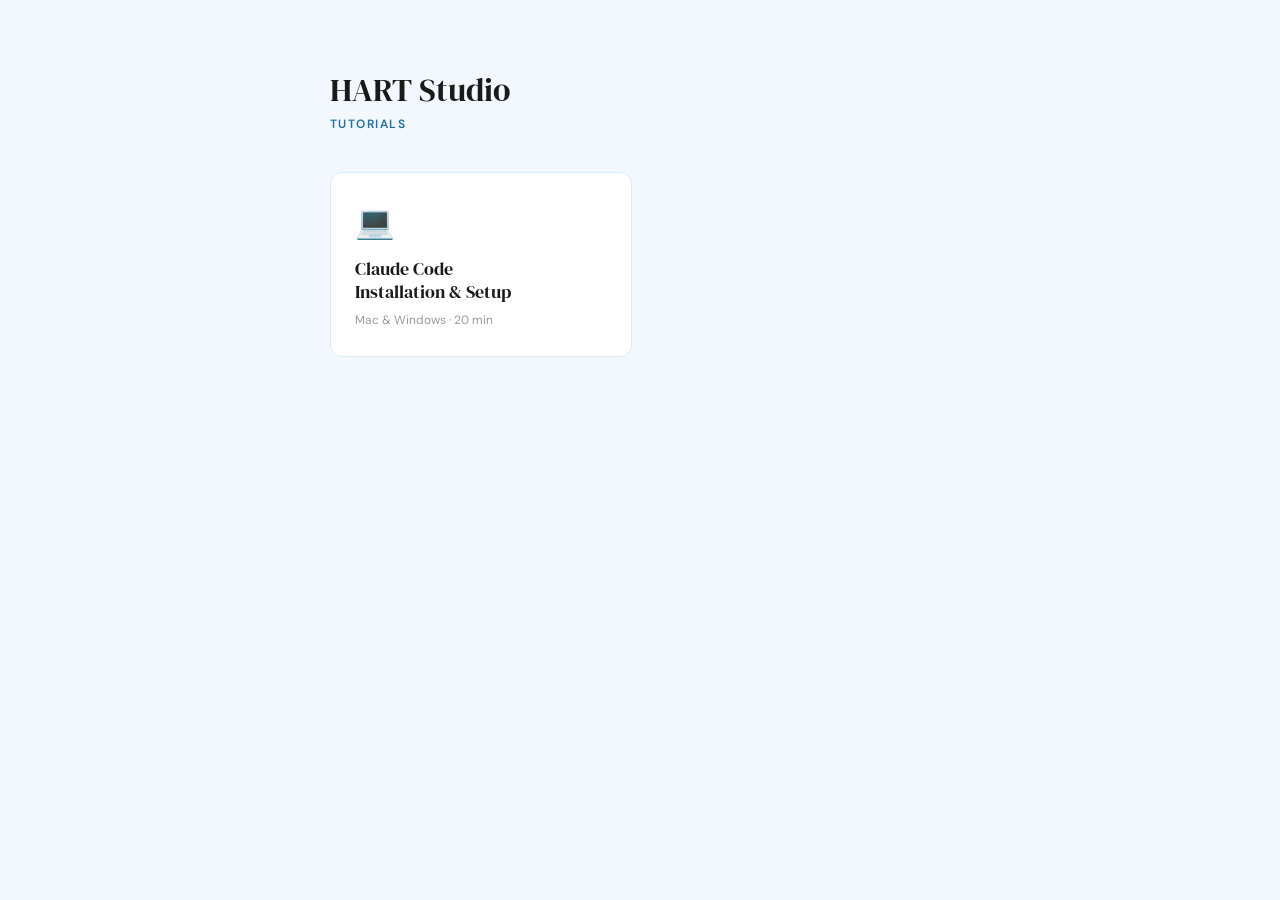
==== index.html @ 539cd87e "Restructure into multi-tutorial site with shared assets - Extract CSS → assets/style.css, JS → asset" ====
<!DOCTYPE html>
<html lang="en">
<head>
<meta charset="UTF-8">
<meta name="viewport" content="width=device-width, initial-scale=1.0">
<title>HART Studio Tutorials</title>
<link href="https://fonts.googleapis.com/css2?family=DM+Serif+Display&family=DM+Sans:wght@400;600&display=swap" rel="stylesheet">
<link rel="stylesheet" href="assets/style.css">
</head>
<body>
<div class="main" style="justify-content:flex-start;padding-top:60px;">
<div class="slide active" id="slide-home">
  <div class="home-page">
    <div class="home-logo">HART Studio</div>
    <div class="home-tagline">Tutorials</div>
    <div class="home-grid">
      <div class="home-tile" onclick="window.location.href='tutorials/claude-code-install/'">
        <div class="tile-icon">&#128187;</div>
        <div class="tile-title">Claude Code<br>Installation &amp; Setup</div>
        <div class="tile-sub">Mac &amp; Windows · 20 min</div>
      </div>
    </div>
  </div>
</div>
</div>
</body>
</html>
---- assets/style.css ----
* { box-sizing: border-box; margin: 0; padding: 0; }
body { font-family: 'DM Sans', sans-serif; background: #F2F8FD; color: #1A1A1A; min-height: 100vh; display: flex; }

/* ── Sidebar ── */
.sidebar { width: 248px; flex-shrink: 0; background: #fff; border-right: 1px solid #D8ECF8; height: 100vh; overflow-y: auto; position: sticky; top: 0; transition: width 0.2s ease, opacity 0.2s ease; }
.sidebar.hidden { width: 0; opacity: 0; overflow: hidden; border-right: none; }
.sidebar-header { padding: 16px 16px 10px; border-bottom: 1px solid #D8ECF8; }
.sidebar-brand { font-family: 'DM Serif Display', serif; font-size: 15px; color: #1A1A1A; }
.sidebar-sub { font-size: 10px; font-weight: 600; letter-spacing: 0.1em; text-transform: uppercase; color: #1F6FA8; margin-top: 2px; }
.toc-list { list-style: none; padding: 8px 0; }
.toc-home, .toc-hub { padding: 8px 16px; font-size: 13px; color: #444; cursor: pointer; display: flex; align-items: center; gap: 8px; }
.toc-home:hover, .toc-hub:hover { background: #F2F8FD; color: #1F6FA8; }
.toc-section { padding: 10px 16px 8px; font-size: 11px; font-weight: 700; color: #1F6FA8; letter-spacing: 0.06em; text-transform: uppercase; cursor: pointer; display: flex; align-items: center; justify-content: space-between; border-top: 1px solid #D8ECF8; }
.toc-section:hover { background: #F2F8FD; }
.toc-chevron { font-size: 16px; transition: transform 0.2s; color: #1F6FA8; }
.toc-chevron.open { transform: rotate(90deg); }
.toc-sub-list { list-style: none; display: none; }
.toc-sub-list.open { display: block; }
.toc-sub-item { display: flex; align-items: flex-start; gap: 8px; padding: 6px 16px 6px 20px; cursor: pointer; }
.toc-sub-item:hover { background: #F2F8FD; }
.toc-sub-item.active { background: #e8f3fc; }
.toc-sub-item.active .toc-sub-label { color: #1F6FA8; font-weight: 600; }
.toc-sub-num { font-size: 10px; font-weight: 600; color: #1F6FA8; background: #e8f3fc; border-radius: 50%; width: 18px; height: 18px; display: flex; align-items: center; justify-content: center; flex-shrink: 0; margin-top: 2px; }
.toc-sub-item.active .toc-sub-num { background: #1F6FA8; color: #fff; }
.toc-sub-label { font-size: 12px; color: #555; line-height: 1.4; }

/* ── Toggle btn ── */
.toggle-btn { position: fixed; top: 14px; left: 14px; z-index: 100; background: #fff; border: 1.5px solid #D8ECF8; border-radius: 6px; width: 32px; height: 32px; display: flex; align-items: center; justify-content: center; cursor: pointer; box-shadow: 0 1px 4px rgba(0,0,0,0.08); transition: left 0.2s ease; }
.toggle-btn:hover { background: #F2F8FD; border-color: #1F6FA8; }
.toggle-btn svg { width: 16px; height: 16px; color: #1F6FA8; }
.toggle-btn.open { left: 214px; }

/* ── Main ── */
.main { flex: 1; display: flex; flex-direction: column; align-items: center; justify-content: center; padding: 32px 24px; min-height: 100vh; }
.slide { display: none; max-width: 620px; width: 100%; }
.slide.active { display: block; }

/* ── Home ── */
.home-page { padding: 8px 0; }
.home-logo { font-family: 'DM Serif Display', serif; font-size: 32px; color: #1A1A1A; margin-bottom: 4px; }
.home-tagline { font-size: 12px; font-weight: 600; letter-spacing: 0.12em; text-transform: uppercase; color: #1F6FA8; margin-bottom: 40px; }
.home-grid { display: grid; grid-template-columns: repeat(auto-fill, minmax(200px, 1fr)); gap: 16px; }
.home-tile { background: #fff; border: 1.5px solid #D8ECF8; border-radius: 12px; padding: 28px 24px; cursor: pointer; transition: all 0.15s; }
.home-tile:hover { border-color: #1F6FA8; box-shadow: 0 4px 16px rgba(31,111,168,0.12); transform: translateY(-2px); }
.tile-icon { font-size: 32px; margin-bottom: 14px; }
.tile-title { font-family: 'DM Serif Display', serif; font-size: 18px; color: #1A1A1A; line-height: 1.3; margin-bottom: 8px; }
.tile-sub { font-size: 12px; color: #999; }

/* ── Hub ── */
.breadcrumb { font-size: 12px; color: #999; margin-bottom: 20px; cursor: pointer; }
.breadcrumb:hover { color: #1F6FA8; }
.title-slide { padding: 8px 0; }
.title-eyebrow { font-size: 11px; font-weight: 600; letter-spacing: 0.12em; text-transform: uppercase; color: #1F6FA8; margin-bottom: 16px; }
.title-h1 { font-family: 'DM Serif Display', serif; font-size: 44px; line-height: 1.1; color: #1A1A1A; margin-bottom: 20px; }
.title-sub { font-size: 15px; line-height: 1.7; color: #666; margin-bottom: 32px; }
.hub-btns { display: grid; grid-template-columns: 1fr 1fr 1fr; gap: 12px; }
.hub-btn { background: #fff; border: 1.5px solid #D8ECF8; border-radius: 10px; padding: 20px 16px; cursor: pointer; transition: all 0.15s; text-align: center; }
.hub-btn:hover { border-color: #1F6FA8; box-shadow: 0 4px 16px rgba(31,111,168,0.12); transform: translateY(-2px); }
.hub-btn-icon { font-size: 28px; margin-bottom: 10px; }
.hub-btn-title { font-family: 'DM Serif Display', serif; font-size: 15px; color: #1A1A1A; margin-bottom: 6px; }
.hub-btn-sub { font-size: 11px; color: #999; }

/* ── Content slides ── */
.eyebrow { font-size: 11px; font-weight: 600; letter-spacing: 0.08em; text-transform: uppercase; color: #1F6FA8; margin-bottom: 8px; }
h2 { font-family: 'DM Serif Display', serif; font-size: 26px; color: #1A1A1A; margin-bottom: 10px; }
p { font-size: 14px; line-height: 1.65; color: #666; margin-bottom: 12px; }
.screenshot { width: 100%; border-radius: 8px; border: 1px solid #D8ECF8; margin-bottom: 16px; box-shadow: 0 2px 12px rgba(31,111,168,0.08); }
.img-grid { display: grid; grid-template-columns: 1fr 1fr; gap: 8px; margin-bottom: 16px; }
.grid-img { width: 100%; border-radius: 6px; border: 1px solid #D8ECF8; }
.callout { background: #C8DEF0; border-radius: 6px; padding: 12px 16px; font-size: 13px; color: #1A1A1A; margin-bottom: 16px; line-height: 1.6; }
.copy-block { background: #1A1A1A; border-radius: 6px; padding: 14px 16px; margin-bottom: 16px; display: flex; align-items: center; gap: 12px; }
.copy-block code { font-family: 'Courier New', monospace; font-size: 12px; color: #F2F8FD; flex: 1; word-break: break-all; }
.copy-btn { background: #1F6FA8; color: #fff; border: none; border-radius: 4px; padding: 6px 12px; font-family: 'DM Sans', sans-serif; font-size: 12px; font-weight: 600; cursor: pointer; white-space: nowrap; flex-shrink: 0; }
.copy-btn:hover { background: #1a5e8f; }
.copy-btn.copied { background: #4caf50; }
hr { border: none; border-top: 1px solid #D8ECF8; margin-bottom: 16px; }
code.inline { background: #e8f3fc; padding: 2px 6px; border-radius: 3px; font-size: 13px; color: #1F6FA8; font-family: 'Courier New', monospace; }

/* ── Section jump buttons ── */
.section-btns { display: flex; gap: 10px; flex-wrap: wrap; margin-bottom: 16px; padding: 16px; background: #fff; border: 1.5px solid #D8ECF8; border-radius: 8px; }
.section-btns::before { content: 'Where to next?'; display: block; width: 100%; font-size: 11px; font-weight: 600; text-transform: uppercase; letter-spacing: 0.1em; color: #999; margin-bottom: 8px; }
.section-btn { padding: 8px 16px; border-radius: 6px; border: 1.5px solid #1F6FA8; background: #fff; color: #1F6FA8; font-family: 'DM Sans', sans-serif; font-size: 13px; font-weight: 600; cursor: pointer; }
.section-btn:hover { background: #1F6FA8; color: #fff; }

/* ── Nav ── */
.nav { display: flex; gap: 10px; align-items: center; margin-top: 8px; }
button.primary { background: #1F6FA8; color: #fff; border: none; border-radius: 6px; padding: 9px 22px; font-family: 'DM Sans', sans-serif; font-size: 13px; font-weight: 600; cursor: pointer; }
button.primary:hover { background: #1a5e8f; }
button.ghost { background: transparent; color: #1F6FA8; border: 1.5px solid #1F6FA8; border-radius: 6px; padding: 9px 22px; font-family: 'DM Sans', sans-serif; font-size: 13px; font-weight: 600; cursor: pointer; }
button.ghost:hover { background: #e8f3fc; }
.progress { font-size: 12px; color: #999; margin-left: auto; }

/* ── Windows simulations ── */
.win-terminal { background: #012456; border-radius: 8px; margin-bottom: 16px; overflow: hidden; font-family: 'Consolas','Courier New',monospace; font-size: 12px; line-height: 1.7; box-shadow: 0 2px 12px rgba(0,0,0,0.2); }
.win-titlebar { background: #1e1e1e; padding: 7px 12px; display: flex; justify-content: space-between; align-items: center; }
.win-title { color: #ccc; font-size: 12px; font-family: 'DM Sans',sans-serif; }
.win-controls { color: #888; font-size: 13px; letter-spacing: 6px; }
.win-body { padding: 12px 16px; }
.win-start-search { background: #fff; border-radius: 8px; border: 1px solid #D8ECF8; margin-bottom: 16px; overflow: hidden; box-shadow: 0 4px 20px rgba(0,0,0,0.12); font-family: 'DM Sans',sans-serif; }
.win-search-bar { background: #f3f3f3; padding: 10px 16px; font-size: 14px; color: #333; border-bottom: 1px solid #e0e0e0; }
.win-search-results { padding: 10px 0; }
.win-search-header { font-size: 11px; color: #888; padding: 4px 16px 6px; text-transform: uppercase; letter-spacing: 0.08em; }
.win-search-item { display: flex; align-items: flex-start; gap: 12px; padding: 8px 16px; background: #e8f0fe; }
.win-search-icon { font-size: 26px; flex-shrink: 0; }
.win-search-name { font-size: 14px; font-weight: 600; color: #1a1a1a; }
.win-search-sub { font-size: 12px; color: #666; }
.win-search-actions { margin-left: auto; display: flex; flex-direction: column; gap: 4px; }
.win-action-item { font-size: 12px; color: #1F6FA8; padding: 3px 10px; border-radius: 4px; white-space: nowrap; }
.win-action-item:last-child { background: #1F6FA8; color: #fff; font-weight: 600; }
.win-dialog { background: #f0f0f0; border: 1px solid #aaa; border-radius: 4px; margin-bottom: 16px; box-shadow: 4px 4px 12px rgba(0,0,0,0.2); font-family: 'DM Sans',sans-serif; }
.win-dialog-title { background: #0078d4; color: #fff; padding: 8px 14px; font-size: 13px; font-weight: 600; }
.win-dialog-body { padding: 14px; }
.win-section-label { font-size: 12px; color: #333; margin-bottom: 6px; font-weight: 600; }
.win-listbox { border: 1px solid #aaa; background: #fff; margin-bottom: 8px; }
.win-listitem { font-size: 11px; font-family: 'Courier New',monospace; padding: 4px 8px; color: #333; border-bottom: 1px solid #f0f0f0; }
.win-listitem.selected { background: #0078d4; color: #fff; }
.win-btn-row { display: flex; gap: 6px; }
.win-btn { font-size: 12px; padding: 4px 12px; border: 1px solid #aaa; border-radius: 2px; background: #e9e9e9; font-family: 'DM Sans',sans-serif; cursor: pointer; }
.win-btn-primary { background: #0078d4; color: #fff; border-color: #0078d4; }
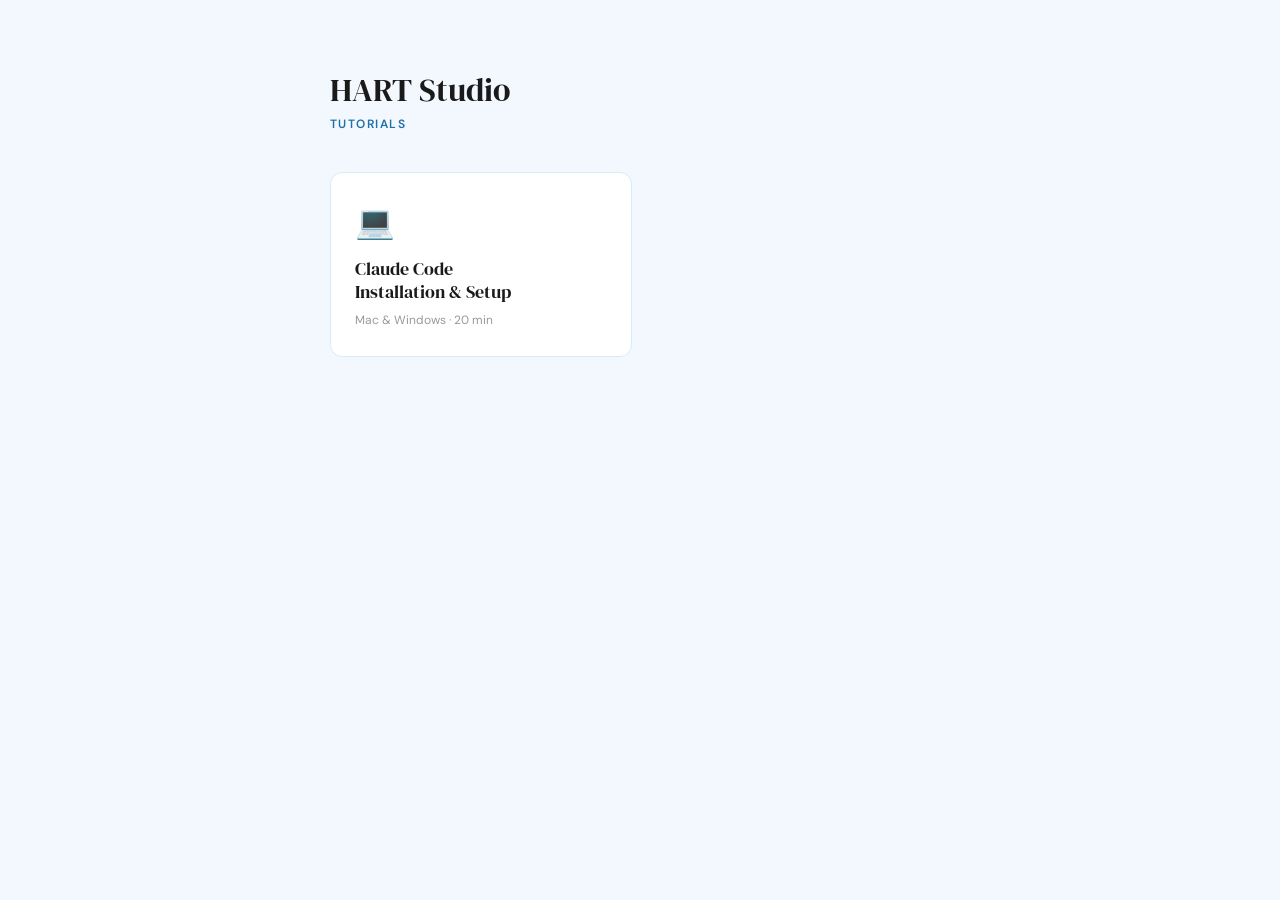
==== commit 6ab368f2: "Flatten tutorial directory structure Move tutorials/claude-code-install/ → claude-code-install/ to a" ====
--- a/index.html
+++ b/index.html
@@ -3,7 +3,7 @@
 <head>
 <meta charset="UTF-8">
 <meta name="viewport" content="width=device-width, initial-scale=1.0">
-<title>HART Studio Tutorials</title>
+<title>The HART Studio Tutorials</title>
 <link href="https://fonts.googleapis.com/css2?family=DM+Serif+Display&family=DM+Sans:wght@400;600&display=swap" rel="stylesheet">
 <link rel="stylesheet" href="assets/style.css">
 </head>
@@ -14,7 +14,7 @@
     <div class="home-logo">HART Studio</div>
     <div class="home-tagline">Tutorials</div>
     <div class="home-grid">
-      <div class="home-tile" onclick="window.location.href='tutorials/claude-code-install/'">
+      <div class="home-tile" onclick="window.location.href='claude-code-install/'">
         <div class="tile-icon">&#128187;</div>
         <div class="tile-title">Claude Code<br>Installation &amp; Setup</div>
         <div class="tile-sub">Mac &amp; Windows · 20 min</div>
@@ -24,4 +24,4 @@
 </div>
 </div>
 </body>
-</html>+</html>
--- a/assets/style.css
+++ b/assets/style.css
@@ -31,9 +31,9 @@
 .toggle-btn.open { left: 214px; }
 
 /* ── Main ── */
-.main { flex: 1; display: flex; flex-direction: column; align-items: center; justify-content: center; padding: 32px 24px; min-height: 100vh; }
+.main { flex: 1; display: flex; flex-direction: column; align-items: center; justify-content: flex-start; padding: 24px 32px; height: 100vh; overflow: hidden; }
 .slide { display: none; max-width: 620px; width: 100%; }
-.slide.active { display: block; }
+.slide.active { display: flex; flex-direction: column; height: 100%; overflow: hidden; }
 
 /* ── Home ── */
 .home-page { padding: 8px 0; }
@@ -64,9 +64,16 @@
 .eyebrow { font-size: 11px; font-weight: 600; letter-spacing: 0.08em; text-transform: uppercase; color: #1F6FA8; margin-bottom: 8px; }
 h2 { font-family: 'DM Serif Display', serif; font-size: 26px; color: #1A1A1A; margin-bottom: 10px; }
 p { font-size: 14px; line-height: 1.65; color: #666; margin-bottom: 12px; }
-.screenshot { width: 100%; border-radius: 8px; border: 1px solid #D8ECF8; margin-bottom: 16px; box-shadow: 0 2px 12px rgba(31,111,168,0.08); }
-.img-grid { display: grid; grid-template-columns: 1fr 1fr; gap: 8px; margin-bottom: 16px; }
-.grid-img { width: 100%; border-radius: 6px; border: 1px solid #D8ECF8; }
+.screenshot { flex: 1; min-height: 0; width: 100%; object-fit: contain; border-radius: 8px; border: 1px solid #D8ECF8; margin-bottom: 8px; box-shadow: 0 2px 12px rgba(31,111,168,0.08); }
+.img-grid { flex: 1; min-height: 0; display: grid; grid-template-columns: 1fr 1fr; gap: 8px; margin-bottom: 8px; }
+.grid-img { width: 100%; height: 100%; object-fit: contain; border-radius: 6px; border: 1px solid #D8ECF8; }
+.carousel { flex: 1; min-height: 0; display: flex; align-items: center; gap: 10px; margin-bottom: 4px; }
+.carousel-frame { flex: 1; min-height: 0; height: 100%; position: relative; }
+.carousel-frame img { position: absolute; inset: 0; width: 100%; height: 100%; object-fit: contain; display: none; border-radius: 8px; border: 1px solid #D8ECF8; }
+.carousel-frame img.active { display: block; }
+.carousel-btn { flex-shrink: 0; background: #fff; border: 1.5px solid #D8ECF8; border-radius: 50%; width: 36px; height: 36px; display: flex; align-items: center; justify-content: center; font-size: 22px; color: #1F6FA8; cursor: pointer; line-height: 1; }
+.carousel-btn:hover { border-color: #1F6FA8; background: #e8f3fc; }
+.carousel-count { text-align: center; font-size: 12px; color: #999; margin-bottom: 8px; }
 .callout { background: #C8DEF0; border-radius: 6px; padding: 12px 16px; font-size: 13px; color: #1A1A1A; margin-bottom: 16px; line-height: 1.6; }
 .copy-block { background: #1A1A1A; border-radius: 6px; padding: 14px 16px; margin-bottom: 16px; display: flex; align-items: center; gap: 12px; }
 .copy-block code { font-family: 'Courier New', monospace; font-size: 12px; color: #F2F8FD; flex: 1; word-break: break-all; }
@@ -83,7 +90,7 @@
 .section-btn:hover { background: #1F6FA8; color: #fff; }
 
 /* ── Nav ── */
-.nav { display: flex; gap: 10px; align-items: center; margin-top: 8px; }
+.nav { display: flex; gap: 10px; align-items: center; margin-top: auto; padding-top: 8px; }
 button.primary { background: #1F6FA8; color: #fff; border: none; border-radius: 6px; padding: 9px 22px; font-family: 'DM Sans', sans-serif; font-size: 13px; font-weight: 600; cursor: pointer; }
 button.primary:hover { background: #1a5e8f; }
 button.ghost { background: transparent; color: #1F6FA8; border: 1.5px solid #1F6FA8; border-radius: 6px; padding: 9px 22px; font-family: 'DM Sans', sans-serif; font-size: 13px; font-weight: 600; cursor: pointer; }
@@ -117,3 +124,12 @@
 .win-btn-row { display: flex; gap: 6px; }
 .win-btn { font-size: 12px; padding: 4px 12px; border: 1px solid #aaa; border-radius: 2px; background: #e9e9e9; font-family: 'DM Sans',sans-serif; cursor: pointer; }
 .win-btn-primary { background: #0078d4; color: #fff; border-color: #0078d4; }
+
+/* ── Dev mode ── */
+.dev-mode [contenteditable]:hover { outline: 2px dashed #1F6FA8; outline-offset: 3px; cursor: text; border-radius: 2px; }
+.dev-mode [contenteditable]:focus { outline: 2px solid #1F6FA8; outline-offset: 3px; border-radius: 2px; }
+.dev-panel { position: fixed; bottom: 20px; right: 20px; background: #1A1A1A; border-radius: 8px; padding: 10px 16px; display: flex; align-items: center; gap: 12px; z-index: 9999; font-family: 'DM Sans', sans-serif; box-shadow: 0 4px 16px rgba(0,0,0,0.3); }
+.dev-badge { font-size: 10px; font-weight: 700; letter-spacing: 0.12em; color: #4caf50; }
+.dev-panel button { background: #1F6FA8; color: #fff; border: none; border-radius: 4px; padding: 6px 14px; font-family: 'DM Sans', sans-serif; font-size: 12px; font-weight: 600; cursor: pointer; }
+.dev-panel button:hover { background: #1a5e8f; }
+.dev-panel button.dev-saved { background: #4caf50; }
